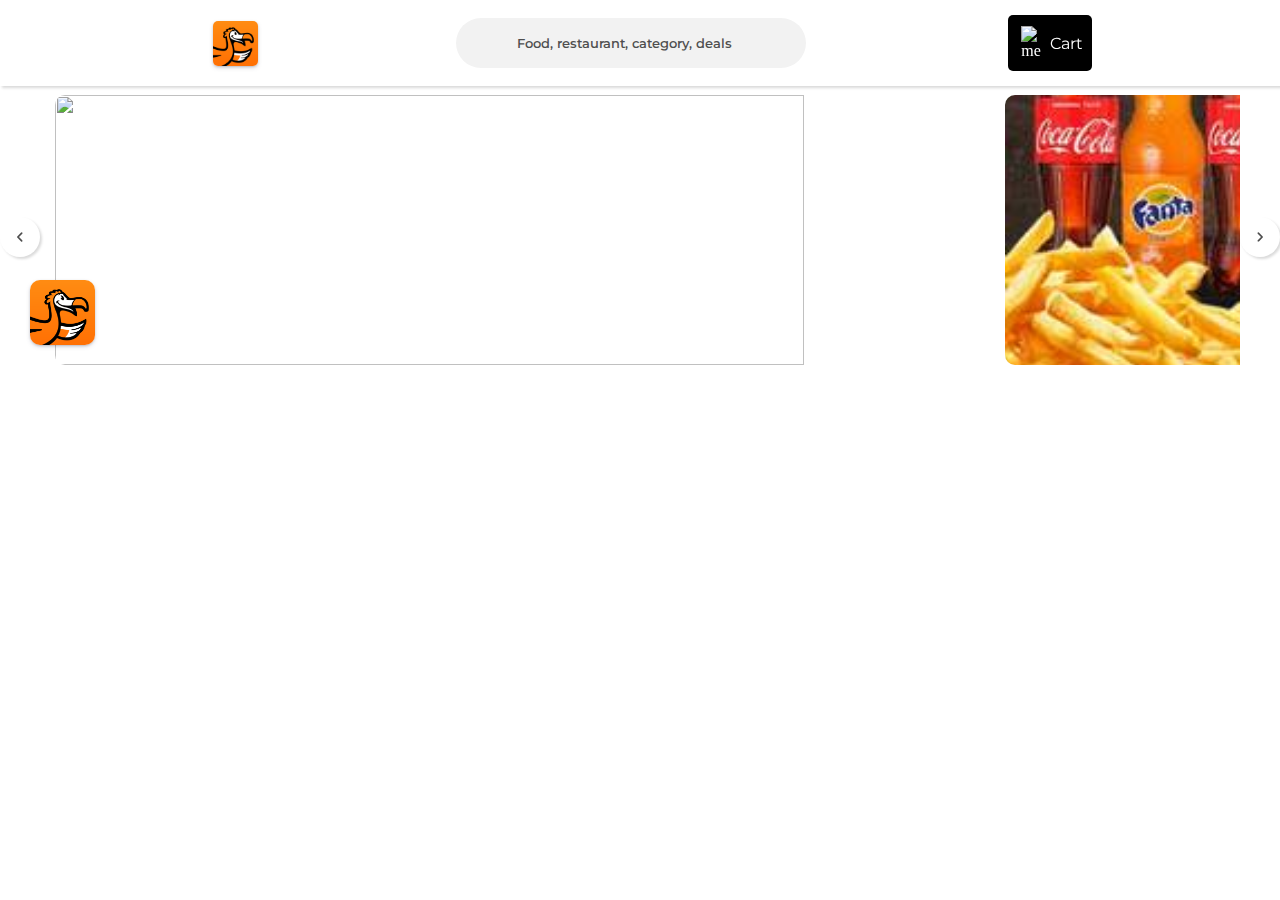
==== restaurant.html @ bd11f956 "Add files via upload" ====
<!DOCTYPE html>
<html lang="en">
<head>
    <meta charset="UTF-8">
    <meta http-equiv="X-UA-Compatible" content="IE=edge">
    <meta name="viewport" content="width=device-width, initial-scale=1.0">
    <link rel="preconnect" href="https://fonts.googleapis.com">
<link rel="preconnect" href="https://fonts.gstatic.com" crossorigin>
<link href="https://fonts.googleapis.com/css2?family=Montserrat:wght@700&display=swap" rel="stylesheet">
<link href="https://fonts.googleapis.com/css2?family=Kalam:wght@300&display=swap" rel="stylesheet">

    <link rel="stylesheet" href="styles.css">
    <title>CityGrubs - Let Food Spread</title>
</head>
<body>
    <div class="nav">

        <div class="logo">
            <img src="images/dodopizza.png" alt="" class="restaurant-nav-logo">
        </div>
        <input class="search-desktop" type="search" placeholder="Food, restaurant, category, deals">
        <div class="phone-search-box">
            <img src="images/search.svg" alt="search">
            <p>Search</p>

        </div>
        

        

        <div class="nav-extras cart">
            <img src="images/cart.svg" alt="menu">
            <p class="phone-detail">Cart</p>
        </div>
    </div>


    <div class="empty-padding">

    </div>


    <div class="restaurant-banner-container">
        <div class="carousel-arrow">
            <img src="images/carousel-left.svg" alt="">
        </div>

        <div class="carousel">
            <img class="banner-image" src="images/chickenrepublicrestaurant.jpg" alt="">
            <img class="banner-image" src="images/chickenrepublicbrand.jpeg" alt="">

        </div>

        <div class="carousel-arrow">
            <img src="images/carousel-right.svg" alt="">
        </div>
    </div>

    <img src="images/dodopizza.png" alt="" class="restaurant-logo">





    <!-- <div class="carousel-container">
        <div class="carousel-arrow">
            <img src="images/carousel-left.svg" alt="">
        </div>


        <div class="carousel">
            <div class="mini-container">
                
            
                <a href="#">
                    <div class="mini-box">
                        <p>Combo Pack</p>
                    </div>
                </a>
                <a href="#">
                    <div class="mini-box">
                        <p>Dessert</p>
                    </div>
                </a>
                <a href="#">
                    <div class="mini-box">
                        <p>Chicken</p>
                    </div>
                </a>
                <a href="#">
                    <div class="mini-box">
                        <p>Snack</p>
                    </div>
                </a>
                <a href="#">
                    <div class="mini-box">
                        <p>Drink</p>
                    </div>
                </a>
            </div>
        </div>


        <div class="carousel-arrow">
            <img src="images/carousel-right.svg" alt="">
        </div>
    </div> -->


    


    

</body>
---- styles.css ----
/* box-shadow: rgba(0, 0, 0, 0.1) 0px 1px 2px 0px; */
/* box-shadow: rgba(50, 50, 93, 0.25) 0px 2px 5px -1px, rgba(0, 0, 0, 0.3) 0px 1px 3px -1px; */
/* color: #f03800; */
* {
    padding: 0;
    margin: 0;
}

a {
    text-decoration: none;
    color: #4e4e4e;
    transition: 0.5s;
    font-family: 'Montserrat', 'sans-serif';
}

a:hover {
    color: #f03800;

}

p {
    font-family: 'Montserrat', 'sans-serif';
}

.p-active {
    color: #f03800;
}

span {
    color: #f03800;
}


.nav {
    display: flex;
    flex-direction: row;
    align-items: center;
    justify-content: space-evenly;
    position: fixed;
    width: 100%;
    z-index: 100;
    box-shadow: rgba(0, 0, 0, 0.15) 1.95px 1.95px 2.6px;
    padding: 15px;
    transition: .5s;
    background-color: white;
}

.logo {
    display: flex;
    align-items: center;
    padding: 5px;
}

.logo-image{
    width: 100px;
}

.city-logo {
    font-family: 'Kalam', sans-serif;
    color: #f03800;
    font-size: 20px;

}


.grubs-logo {
    background-color: black;
    padding: 7px;
    margin-left: 4px;
    font-size: 20px;
    font-family: 'Montserrat', sans-serif;
    color: white;
    border-radius: 9px;
}

.search-desktop {
    border: none;
    background-color: #f2f2f2;
    width: 350px;
    height: 50px;
    text-align: center;
    /* padding-left: 60px;
    padding-right: 60px; */
    border-radius: 40px;
}

::-webkit-input-placeholder {
    text-align: center;
    font-weight: 550;
    font-family: 'Montserrat';
    color: #4E4E4E;
}

.phone-search-box {
    display: flex;
    justify-content: space-between;
    padding: 10px;
    border-radius: 20px;
    background-color: #f03800;
    width: 30%;
    color: white;
}

.address p {
    font-family: 'Montserrat', 'sans-serif';
    color: #f03800;
    font-size: 14px;
}

.address {
    display: none;
}


.phone-address {
    display: none;
    justify-content: center;
    align-items: center;
    font-size: 12px;
    color: #f03800;
    margin-bottom: 20px;
    border-bottom: 1px solid;
    border-bottom-width: 5px;
}

.phone {
    display:  flex;
    background-color: #f03800;
    align-items: center;
    padding-left: 10px;
    padding-right: 10px;
    border-radius: 5px;
    height: 40px;
}
.phone p {
    font-family: 'Montserrat', 'sans-serif';
    color: white;
    font-size: 14px;
    margin-left: 10px;
}

.nav-extras img {
    width: 30px;
}

.random-space {
    padding-top: 150px
}

.empty-padding {
    padding: 45px
}

.carousel-container {
    display: flex;
    justify-content: center;
    align-items: center;
    width: 80%;
    margin: 0 auto;
}

.carousel-arrow {
    box-shadow: rgba(0, 0, 0, 0.15) 1.95px 1.95px 2.6px;
    padding: 10px;
    border-radius: 50px;
    display: flex;
    justify-content: center;
    align-items: center;
}

.mini-carousel {
    display: flex;
}

.carousel {
    padding: 15px;
    overflow-x: auto;
    white-space: nowrap;
    width: 100%;
    
}

.carousel::-webkit-scrollbar {
    display: none;
}

.mini-container {
    display: flex;
    align-items: center;
}

.mini-box {
    font-family: 'Montserrat', 'sans-serif';
    display: flex;
    justify-content: center;
    align-items: center;
    padding: 10px;
}

.catch-box {
    display: flex;
    flex-direction: column;
    justify-content: center;
    width: 90%;
    background-color: black;
    color: white;
    margin: 0 auto;
    padding: 10px;
    border-radius: 10px;
}

.catch-box:hover {
    box-shadow: rgba(136, 165, 191, 0.48) 6px 2px 16px 0px, rgba(255, 255, 255, 0.8) -6px -2px 16px 0px;
    transition: .3s;
    border-radius: 0px;
}

.catch-word {
    display: flex;
    justify-content: center;
    margin-bottom: 15px;
}

.catch-logo {
    display: flex;
    justify-content: center;
}


.sub-heading {
    margin: 40px 20px -10px 30px;
    font-size: 14px;
}


.restaurant-list-section {
    display: flex;
    justify-content: center;
    align-items: center;
    margin: 0 auto;
    padding: 10px;
}


.restaurant-container {
    display: flex;
}


.restaurant-box {
    box-shadow: rgba(0, 0, 0, 0.1) 0px 1px 2px 0px;
    /* background-color: black; */
    width: 100%;
    min-width: 300px;
    max-width: 400px;
    margin-right: 20px;
    border-radius: 6px
}

.restaurant-box:hover {
    box-shadow: rgba(50, 50, 93, 0.25) 0px 2px 5px -1px, rgba(0, 0, 0, 0.3) 0px 1px 3px -1px;
}

.restaurant-box-image {
    object-fit: cover;
    width: 100%;
    height: 190px;
    border-top-left-radius: 6px;
    border-top-right-radius: 6px;
}



.restaurant-content {
    padding: 10px;
    display: flex;
    flex-direction: column;
}

.name-and-rating {
    display: flex;
    align-items: center;
    justify-content: space-between;
}

.restaurant-name {
    display: flex;
    align-items: center;
}

.restaurant-name p {
    font-size: 14px;
    margin-left: 5px;
}

.restaurant-box-logo {
    width: 35px;
    border-radius: 30px;
}


.rating {
    color: #4e4e4e;
    font-size: 13px;
}


.restaurant-additional-details {
    padding: 10px 0px;
}

.avg-price {
    font-size: 12px;
    color: #4e4e4e;
}

.category-list-section {
    display: flex;
    justify-content: center;
    align-items: center;
    margin: 0 auto;
    max-width: 80%;
}

.category-box {
    padding: 7px 15px;
    border-radius: 5px;
    box-shadow: rgba(0, 0, 0, 0.1) 0px 1px 2px 0px;
    margin-left: 10px;
    font-size: 14px;
}

.category-box:hover {
    box-shadow: rgba(50, 50, 93, 0.25) 0px 2px 5px -1px, rgba(0, 0, 0, 0.3) 0px 1px 3px -1px;
}


.information-box {
    display: flex;
    flex-wrap: wrap;
    font-size: 12px;
    padding: 20px 10px;
    border-radius: 7px;
    font-weight: 100px;
    margin-left: 5px;
    background-color: #f03800a6;
    color: white;
    box-shadow: rgba(0, 0, 0, 0.1) 0px 1px 2px 0px;

}

.information-box:hover {
    box-shadow: rgba(50, 50, 93, 0.25) 0px 2px 5px -1px, rgba(0, 0, 0, 0.3) 0px 1px 3px -1px;
}

.family-container {
    display: flex;
    overflow-x: auto;
    width: 100%;
    padding: 5px 0px;
    margin-top: 10px;
}

.family-container::-webkit-scrollbar {
    display: none;
}



.family-box {
    display: flex;
    justify-content: space-evenly;
    flex-direction: column;
    align-items: center;
    box-shadow: rgba(0, 0, 0, 0.1) 0px 1px 2px 0px;
    padding: 15px;
    border-radius: 7px;
    min-width: 300px;
    max-width: 300px;
    margin-left: 20px;
}

.family-box:hover {
    box-shadow: rgba(50, 50, 93, 0.25) 0px 2px 5px -1px, rgba(0, 0, 0, 0.3) 0px 1px 3px -1px;
}

.user {
    display: flex;
    align-items: center;
}

.family-box-user-image {
    width: 30px;
    height: 30px;
    object-fit: cover;
    border-radius: 30px;

}

.username {
    color: #4E4E4E;
    font-size: 12px;
    margin-left: 3px;
    flex: 1;
}

.date {
    font-size: 13px;
}

.content-container {
    width: 300px;
}

.content {
    font-size: 11px;
    padding: 5px;
}

.content-image {
    width: 100%;
    border-radius: 6px;
    max-height: 170px;
    object-fit: cover;
}

.content-image:hover {
    box-shadow: rgba(50, 50, 93, 0.25) 0px 2px 5px -1px, rgba(0, 0, 0, 0.3) 0px 1px 3px -1px;
}



/* Restaurant Page CSS */



.cart {
    display: flex;
    align-items: center;
    color: white;
    padding: 9px;
    margin-right: 10px;
    border-radius: 5px;
    background-color: black;
    margin-left: 10px;
}

.cart img {
    width: 20px;
    padding-left: 4px;
    padding-right: 4px;
    padding-top: 2px;
    padding-bottom: 2px;
}

.cart p {
    margin-left: 5px;
}

.restaurant-banner-container {
    display: flex;
    justify-content: center;
    align-items: center;
}

.banner-container {
    display: flex;
}

.banner-image {
    width: 80%;
    min-width: 327px;
    height: 30vh;
    margin-right: 10px;
    border-radius: 10px;
    object-fit: cover;
    margin-top: -10px;
}

.restaurant-nav-logo {
    /* display: flex; */
    /* position: absolute; */
    width: 45px;
    border-radius: 5px;
    box-shadow: rgba(50, 50, 93, 0.25) 0px 2px 5px -1px, rgba(0, 0, 0, 0.3) 0px 1px 3px -1px;

}


.restaurant-logo {
    position: absolute;
    width: 65px;
    left: 30px;
    top: 280px;
    border-radius: 10px;
    box-shadow: rgba(50, 50, 93, 0.25) 0px 2px 5px -1px, rgba(0, 0, 0, 0.3) 0px 1px 3px -1px;

}

.restaurant-main-info {
    display: flex;
    flex-direction: column;
    padding: 10px;
    border-radius: 10px;
    width: 80%;
    margin: 0 auto;
    margin-top: 30px;
    box-shadow: rgba(0, 0, 0, 0.1) 0px 1px 2px 0px;

}

.restaurant-info-container {
    display: flex;
    align-items: center;
    justify-content: space-between;
}

.time-away {
    display: flex;
    justify-content: center;
    margin-top: 20px;
}




@media only screen and (min-width: 768px) {
    .restaurant-box {
        min-width: 450px
    }
    
}


@media only screen and (min-width: 800px) {
    .phone-search-box {
        display: none;
    }
    .restaurant-banner {
        height: 35vh;
        width: 90%;
    }
}

@media only screen and (min-width: 1080px){
    .address {
        display: inline;
    }
}

@media only screen and (max-width: 1080px){
    .phone-address {
        display: flex;
    }
}


@media only screen and (max-width: 800px){
    .carousel-arrow {
        display: none;
    }

    .carousel-container {
        background-color: #f2f2f2;
        border-radius: 50px;
        width: 330px;
        height: 40px;
        margin-bottom: 10px;
    }

    .search-desktop {
        display: none;
    }

    .phone-detail {
        display: none;
    }

    .nav {
        padding-left: 5px;
        padding-right: 5px;
        justify-content: space-between;
    }
    
    
}
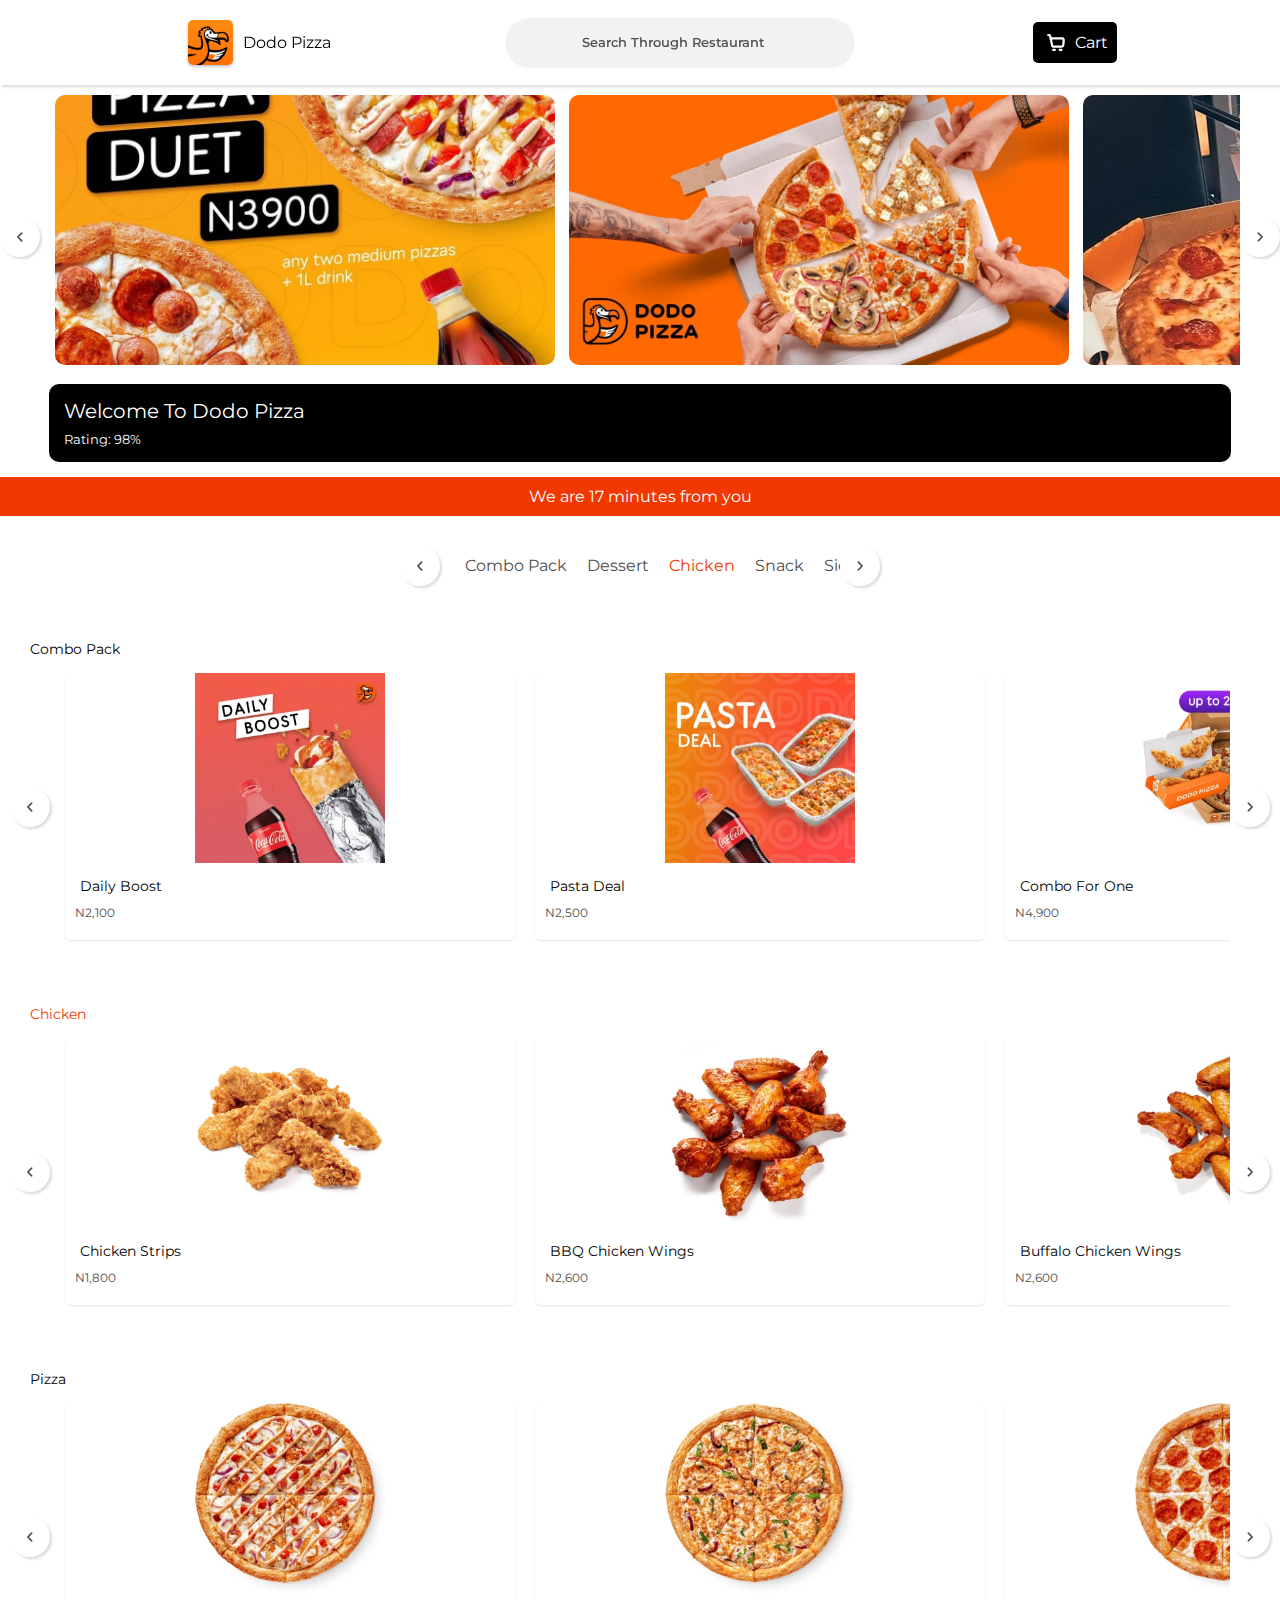
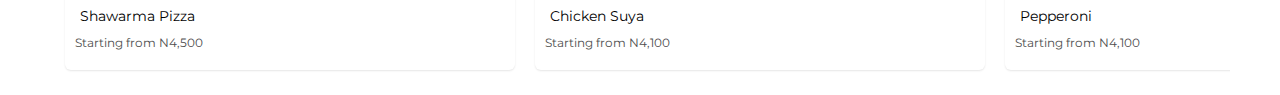
==== commit 58d975a0: "Add files via upload" ====
--- a/restaurant.html
+++ b/restaurant.html
@@ -15,10 +15,12 @@
 <body>
     <div class="nav">
 
-        <div class="logo">
+        <div class="logo restaurant-nav">
             <img src="images/dodopizza.png" alt="" class="restaurant-nav-logo">
-        </div>
-        <input class="search-desktop" type="search" placeholder="Food, restaurant, category, deals">
+            <p class="phone-detail restaurant-nav-name">Dodo Pizza</p>
+
+        </div>
+        <input class="search-desktop" type="search" placeholder="Search Through Restaurant">
         <div class="phone-search-box">
             <img src="images/search.svg" alt="search">
             <p>Search</p>
@@ -46,8 +48,12 @@
         </div>
 
         <div class="carousel">
-            <img class="banner-image" src="images/chickenrepublicrestaurant.jpg" alt="">
-            <img class="banner-image" src="images/chickenrepublicbrand.jpeg" alt="">
+            <img class="banner-image" src="images/dodopizzabanner.jpg" alt="">
+            <img class="banner-image" src="images/dodopizzabanner2.jpg" alt="">
+            <img class="banner-image" src="images/dodopizzabanner3.jpg" alt="">
+            <img class="banner-image" src="images/dodopizzabanner4.jpg" alt="">
+            <img class="banner-image" src="images/dodopizzabanner5.jpg" alt="">
+
 
         </div>
 
@@ -56,60 +62,421 @@
         </div>
     </div>
 
-    <img src="images/dodopizza.png" alt="" class="restaurant-logo">
-
-
-
-
-
-    <!-- <div class="carousel-container">
+    
+
+    <div class="restaurant-home-card">
+        <p class="welcome-text">Welcome To Dodo Pizza</p>
+        <p class="rating">Rating: 98%</p>
+    </div>
+
+    <div class="timing-container">
+        <p>We are 17 minutes from you</p>
+    </div>
+    
+
+
+    
+
+
+    <!-- <img src="images/dodopizza.png" alt="" class="restaurant-logo"> -->
+
+
+
+
+
+    <div class="restaurant-slider">
+        <div class="carousel-container">
+            <div class="carousel-arrow">
+                <img src="images/carousel-left.svg" alt="">
+            </div>
+    
+    
+            <div class="carousel">
+                <div class="mini-container">
+                    
+                
+                    <a href="#">
+                        <div class="mini-box">
+                            <p >Combo Pack</p>
+                        </div>
+                    </a>
+                    <a href="#">
+                        <div class="mini-box">
+                            <p>Dessert</p>
+                        </div>
+                    </a>
+                    <a href="#">
+                        <div class="mini-box">
+                            <p class="p-active">Chicken</p>
+                        </div>
+                    </a>
+                    <a href="#">
+                        <div class="mini-box">
+                            <p>Snack</p>
+                        </div>
+                    </a>
+                    <a href="#">
+                        <div class="mini-box">
+                            <p>Side</p>
+                        </div>
+                    </a>
+                    <a href="#">
+                        <div class="mini-box">
+                            <p>Drink</p>
+                        </div>
+                    </a>
+                </div>
+            </div>
+    
+    
+            <div class="carousel-arrow">
+                <img src="images/carousel-right.svg" alt="">
+            </div>
+        </div>
+    </div>
+
+
+
+    <div class="sub-heading">
+        <p>Combo Pack</p>
+    </div>
+
+
+    <div class="restaurant-list-section">
         <div class="carousel-arrow">
             <img src="images/carousel-left.svg" alt="">
         </div>
 
-
         <div class="carousel">
-            <div class="mini-container">
-                
+            <div class="restaurant-container">
+
+                <div class="restaurant-box">
+                    <img class="restaurant-box-image restaurant-food-image" src="images/dailyboost.webp" alt="">
+                    <div class="restaurant-content">
+                        <div class="name-and-rating">
+                            <div class="restaurant-name">
+                                <p>Daily Boost</p>
+                            </div>
+                        </div>
+
+                        <div class="restaurant-additional-details">
+                            <p class="avg-price">N2,100</p>
+                            <!-- <p class="time-away">26 Minutes From You</p> -->
+                        </div> 
+
+                    </div>
+                </div>
+
+
+                <div class="restaurant-box">
+                    <img class="restaurant-box-image restaurant-food-image" src="images/pastadeal.webp" alt="">
+                    <div class="restaurant-content">
+                        <div class="name-and-rating">
+                            <div class="restaurant-name">
+                                <p>Pasta Deal</p>
+                            </div>
+                        </div>
+
+                        <div class="restaurant-additional-details">
+                            <p class="avg-price">N2,500</p>
+                            <!-- <p class="time-away">26 Minutes From You</p> -->
+                        </div> 
+
+                    </div>
+                </div>
+
+
+                <div class="restaurant-box">
+                    <img class="restaurant-box-image restaurant-food-image" src="images/onecombo.webp" alt="">
+                    <div class="restaurant-content">
+                        <div class="name-and-rating">
+                            <div class="restaurant-name">
+                                <p>Combo For One</p>
+                            </div>
+                        </div>
+
+                        <div class="restaurant-additional-details">
+                            <p class="avg-price">N4,900</p>
+                            <!-- <p class="time-away">26 Minutes From You</p> -->
+                        </div> 
+
+                    </div>
+                </div>
+
+
+                <div class="restaurant-box">
+                    <img class="restaurant-box-image restaurant-food-image" src="images/pizzaduet.webp" alt="">
+                    <div class="restaurant-content">
+                        <div class="name-and-rating">
+                            <div class="restaurant-name">
+                                <p>Pizza Duet</p>
+                            </div>
+                        </div>
+
+                        <div class="restaurant-additional-details">
+                            <p class="avg-price">N5,900</p>
+                            <!-- <p class="time-away">26 Minutes From You</p> -->
+                        </div> 
+
+                    </div>
+                </div>
+
+                
+
+                
+
+
+
+                
+
+
+            </div>
             
-                <a href="#">
-                    <div class="mini-box">
-                        <p>Combo Pack</p>
-                    </div>
-                </a>
-                <a href="#">
-                    <div class="mini-box">
-                        <p>Dessert</p>
-                    </div>
-                </a>
-                <a href="#">
-                    <div class="mini-box">
-                        <p>Chicken</p>
-                    </div>
-                </a>
-                <a href="#">
-                    <div class="mini-box">
-                        <p>Snack</p>
-                    </div>
-                </a>
-                <a href="#">
-                    <div class="mini-box">
-                        <p>Drink</p>
-                    </div>
-                </a>
-            </div>
-        </div>
-
+        </div>
 
         <div class="carousel-arrow">
             <img src="images/carousel-right.svg" alt="">
         </div>
-    </div> -->
-
-
-    
-
-
-    
-
-</body>+    </div>
+
+    <div class="sub-heading">
+        <p class="p-active">Chicken</p>
+    </div>
+
+
+    <div class="restaurant-list-section">
+        <div class="carousel-arrow">
+            <img src="images/carousel-left.svg" alt="">
+        </div>
+
+        <div class="carousel">
+            <div class="restaurant-container">
+
+                <div class="restaurant-box">
+                    <img class="restaurant-box-image restaurant-food-image" src="images/dodopizzachicken.webp" alt="">
+                    <div class="restaurant-content">
+                        <div class="name-and-rating">
+                            <div class="restaurant-name">
+                                <p>Chicken Strips</p>
+                            </div>
+                        </div>
+
+                        <div class="restaurant-additional-details">
+                            <p class="avg-price">N1,800</p>
+                            <!-- <p class="time-away">26 Minutes From You</p> -->
+                        </div> 
+
+                    </div>
+                </div>
+
+
+                <div class="restaurant-box">
+                    <img class="restaurant-box-image restaurant-food-image" src="images/bbqchicken.webp" alt="">
+                    <div class="restaurant-content">
+                        <div class="name-and-rating">
+                            <div class="restaurant-name">
+                                <p>BBQ Chicken Wings</p>
+                            </div>
+                        </div>
+
+                        <div class="restaurant-additional-details">
+                            <p class="avg-price">N2,600</p>
+                            <!-- <p class="time-away">26 Minutes From You</p> -->
+                        </div> 
+
+                    </div>
+                </div>
+
+
+                <div class="restaurant-box">
+                    <img class="restaurant-box-image restaurant-food-image" src="images/buffalochicken.webp" alt="">
+                    <div class="restaurant-content">
+                        <div class="name-and-rating">
+                            <div class="restaurant-name">
+                                <p>Buffalo Chicken Wings</p>
+                            </div>
+                        </div>
+
+                        <div class="restaurant-additional-details">
+                            <p class="avg-price">N2,600</p>
+                            <!-- <p class="time-away">26 Minutes From You</p> -->
+                        </div> 
+
+                    </div>
+                </div>
+
+
+                <div class="restaurant-box">
+                    <img class="restaurant-box-image restaurant-food-image" src="images/suyastrips.webp" alt="">
+                    <div class="restaurant-content">
+                        <div class="name-and-rating">
+                            <div class="restaurant-name">
+                                <p>Chicken Suya Strips</p>
+                            </div>
+                        </div>
+
+                        <div class="restaurant-additional-details">
+                            <p class="avg-price">N2,500</p>
+                            <!-- <p class="time-away">26 Minutes From You</p> -->
+                        </div> 
+
+                    </div>
+                </div>
+
+                <div class="restaurant-box">
+                    <img class="restaurant-box-image restaurant-food-image" src="images/dodopizzasausage.webp" alt="">
+                    <div class="restaurant-content">
+                        <div class="name-and-rating">
+                            <div class="restaurant-name">
+                                <p>Chicken Wings</p>
+                            </div>
+                        </div>
+
+                        <div class="restaurant-additional-details">
+                            <p class="avg-price">N2,500</p>
+                            <!-- <p class="time-away">26 Minutes From You</p> -->
+                        </div> 
+
+                    </div>
+                </div>
+
+                
+
+
+
+                
+
+
+            </div>
+            
+        </div>
+
+        <div class="carousel-arrow">
+            <img src="images/carousel-right.svg" alt="">
+        </div>
+    </div>
+
+   
+    <div class="sub-heading">
+        <p>Pizza</p>
+    </div>
+
+
+    <div class="restaurant-list-section">
+        <div class="carousel-arrow">
+            <img src="images/carousel-left.svg" alt="">
+        </div>
+
+        <div class="carousel">
+            <div class="restaurant-container">
+
+                <div class="restaurant-box">
+                    <img class="restaurant-box-image restaurant-food-image" src="images/shawarmapizza.webp" alt="">
+                    <div class="restaurant-content">
+                        <div class="name-and-rating">
+                            <div class="restaurant-name">
+                                <p>Shawarma Pizza</p>
+                            </div>
+                        </div>
+
+                        <div class="restaurant-additional-details">
+                            <p class="avg-price">Starting from N4,500</p>
+                            <!-- <p class="time-away">26 Minutes From You</p> -->
+                        </div> 
+
+                    </div>
+                </div>
+
+
+                <div class="restaurant-box">
+                    <img class="restaurant-box-image restaurant-food-image" src="images/chickensuyapizza.webp" alt="">
+                    <div class="restaurant-content">
+                        <div class="name-and-rating">
+                            <div class="restaurant-name">
+                                <p>Chicken Suya</p>
+                            </div>
+                        </div>
+
+                        <div class="restaurant-additional-details">
+                            <p class="avg-price">Starting from N4,100</p>
+                            <!-- <p class="time-away">26 Minutes From You</p> -->
+                        </div> 
+
+                    </div>
+                </div>
+
+
+                <div class="restaurant-box">
+                    <img class="restaurant-box-image restaurant-food-image" src="images/pepperonipizza.webp" alt="">
+                    <div class="restaurant-content">
+                        <div class="name-and-rating">
+                            <div class="restaurant-name">
+                                <p>Pepperoni</p>
+                            </div>
+                        </div>
+
+                        <div class="restaurant-additional-details">
+                            <p class="avg-price">Starting from N4,100</p>
+                            <!-- <p class="time-away">26 Minutes From You</p> -->
+                        </div> 
+
+                    </div>
+                </div>
+
+
+                <div class="restaurant-box">
+                    <img class="restaurant-box-image restaurant-food-image" src="images/meatybbq.webp" alt="">
+                    <div class="restaurant-content">
+                        <div class="name-and-rating">
+                            <div class="restaurant-name">
+                                <p>Meaty BBQ</p>
+                            </div>
+                        </div>
+
+                        <div class="restaurant-additional-details">
+                            <p class="avg-price">Starting from N4,500</p>
+                            <!-- <p class="time-away">26 Minutes From You</p> -->
+                        </div> 
+
+                    </div>
+                </div>
+
+                <div class="restaurant-box">
+                    <img class="restaurant-box-image restaurant-food-image" src="images/veggieoverload.webp" alt="">
+                    <div class="restaurant-content">
+                        <div class="name-and-rating">
+                            <div class="restaurant-name">
+                                <p>Veggie Overload</p>
+                            </div>
+                        </div>
+
+                        <div class="restaurant-additional-details">
+                            <p class="avg-price">Starting from N4,100</p>
+                            <!-- <p class="time-away">26 Minutes From You</p> -->
+                        </div> 
+
+                    </div>
+                </div>
+
+                
+
+
+
+                
+
+
+            </div>
+            
+        </div>
+
+        <div class="carousel-arrow">
+            <img src="images/carousel-right.svg" alt="">
+        </div>
+    </div>
+
+    
+    
+
+    
+
+</body>
--- a/styles.css
+++ b/styles.css
@@ -470,6 +470,7 @@
 .banner-image {
     width: 80%;
     min-width: 327px;
+    max-width: 500px;
     height: 30vh;
     margin-right: 10px;
     border-radius: 10px;
@@ -521,6 +522,69 @@
     margin-top: 20px;
 }
 
+.restaurant-nav {
+    display: flex;
+    align-items: center;
+}
+
+.restaurant-nav-name {
+    margin-left: 10px;
+}
+
+
+
+.restaurant-slider {
+    display: flex;
+    width: 100%;
+    margin: 0 auto;
+    max-width: 600px;
+    margin-top: 15px;
+
+}
+
+.timing-container {
+    display: flex;
+    justify-content: center;
+    background-color: #f03800;
+    color: white;
+    padding: 10px;
+}
+
+.restaurant-home-card {
+    padding: 15px;
+    background-color: black;
+    margin: 0 auto;
+    width: 90%;
+    border-radius: 10px;
+    margin-bottom: 15px;
+}
+
+.restaurant-home-card p {
+    color: white;
+}
+
+.welcome-text {
+    font-size: 20px;
+    margin-bottom: 8px;
+}
+
+.restaurant-food-container {
+    display: flex;
+    flex-wrap: wrap;
+    flex-direction: row;
+    justify-content: space-around;
+    margin: 0 auto;
+    width: 95%;
+    min-width: 95%;
+    min-height: 600px;
+    border-radius: 10px;
+    padding: 5px;
+}
+
+
+.restaurant-food-image {
+    object-fit: contain;
+}
 
 
 
